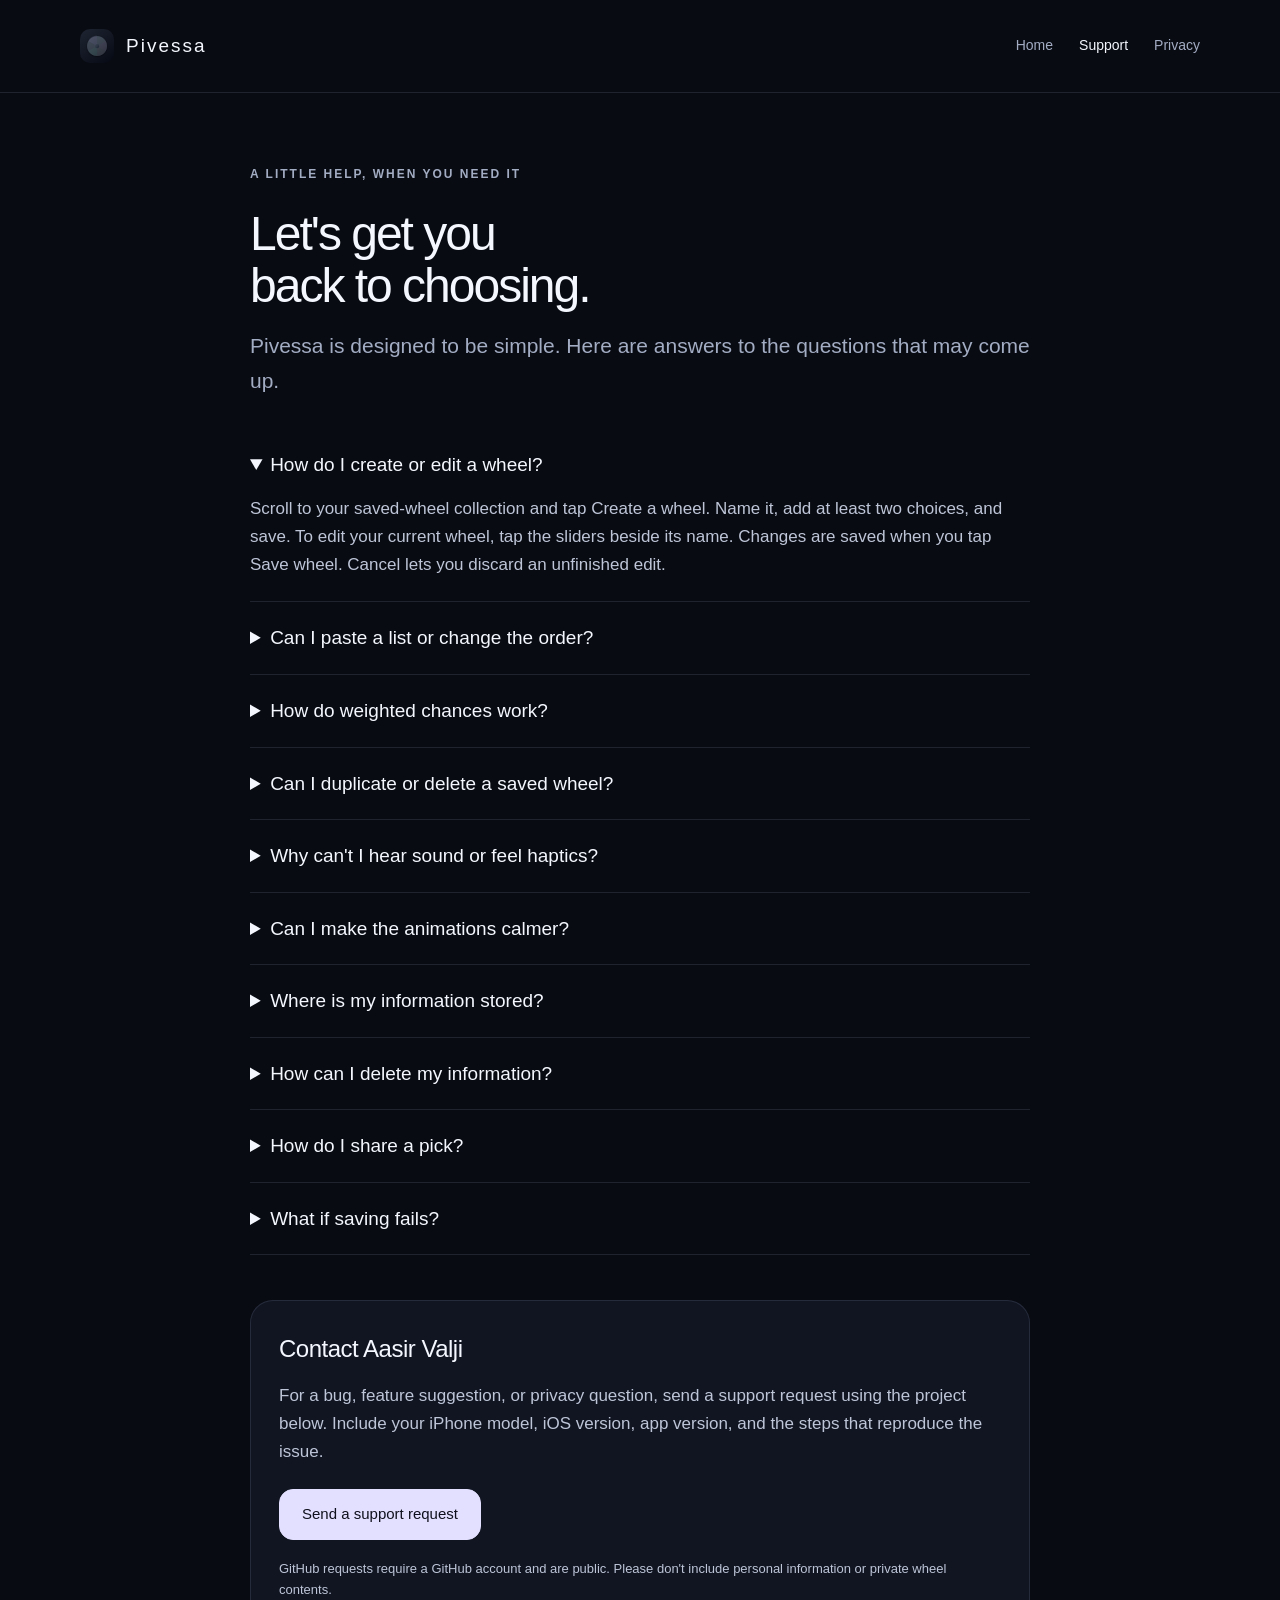
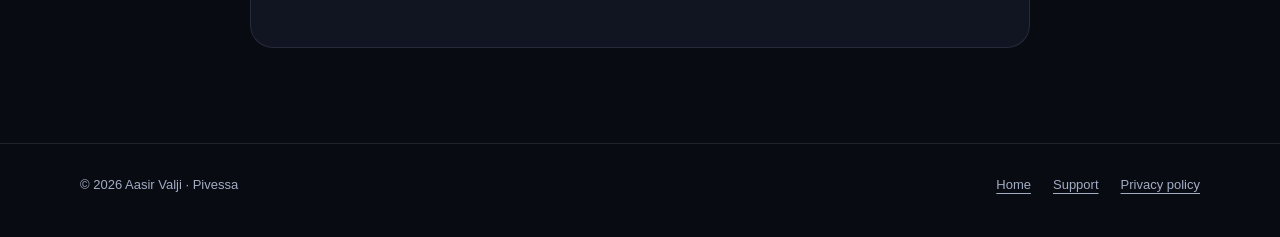
==== support/index.html @ 37c07c81 "Publish Pivessa marketing, privacy, support, and native app media" ====
<!doctype html>
<html lang="en">
<head>
  <meta charset="utf-8"><meta name="viewport" content="width=device-width, initial-scale=1"><meta name="theme-color" content="#090b12">
  <title>Support — Pivessa</title>
  <meta name="description" content="Help with Pivessa wheels, choices, weights, sound, haptics, saved data, and sharing. Contact the developer or report an issue.">
  <link rel="canonical" href="https://aasirvalji.github.io/pivessa/support/">
  <link rel="icon" type="image/png" href="../assets/icon.png"><link rel="stylesheet" href="../assets/site.css">
</head>
<body>
<a class="skip" href="#main">Skip to content</a>
<header><nav class="wrap" aria-label="Main navigation"><a class="brand" href="../" aria-label="Pivessa home"><img src="../assets/icon.png" alt="" width="34" height="34">Pivessa</a><div class="nav-links"><a href="../">Home</a><a href="./" aria-current="page">Support</a><a href="../privacy/">Privacy</a></div></nav></header>
<main id="main" class="wrap document">
  <div class="eyebrow">A little help, when you need it</div>
  <h1>Let's get you<br>back to choosing.</h1>
  <p class="lead">Pivessa is designed to be simple. Here are answers to the questions that may come up.</p>
  <details open><summary>How do I create or edit a wheel?</summary><p>Scroll to your saved-wheel collection and tap Create a wheel. Name it, add at least two choices, and save. To edit your current wheel, tap the sliders beside its name. Changes are saved when you tap Save wheel. Cancel lets you discard an unfinished edit.</p></details>
  <details><summary>Can I paste a list or change the order?</summary><p>Paste a newline-separated list into the add-choices field, then tap the plus button. Each nonblank line becomes a choice. A wheel supports 2–48 choices. In the editor, tap Reorder and drag the handles. Swipe a choice to delete it.</p></details>
  <details><summary>How do weighted chances work?</summary><p>Choices have equal chances by default. Enable Weighted chances in the editor to give each choice a positive numerical weight. A weight of 2 has twice the chance of a weight of 1. The slice sizes show the actual relative probabilities. Reset to equal weights gives every choice a weight of 1.</p></details>
  <details><summary>Can I duplicate or delete a saved wheel?</summary><p>Press and hold a saved-wheel card for its actions. Duplicating creates an independent copy. Deleting asks for confirmation. The original wheel's past results remain meaningful in history even after the wheel is deleted.</p></details>
  <details><summary>Why can't I hear sound or feel haptics?</summary><p>Check the separate Sound and Haptics switches in Settings. Sound respects your iPhone's silent mode and current volume. Other audio sessions or system settings can affect playback. Haptic feedback requires supported physical hardware and isn't reproduced by the iOS Simulator.</p></details>
  <details><summary>Can I make the animations calmer?</summary><p>Turn on Reduced effects in Pivessa Settings for shorter spins and quieter effects. The app also respects the iPhone's Reduce Motion setting. You can choose among Cosmic, Aurora, Solar, Emerald, and Eclipse themes.</p></details>
  <details><summary>Where is my information stored?</summary><p>Wheels, preferences, and history are saved in the app on your device. No account or internet connection is required to spin. There is no cross-device account sync. The app keeps a local recovery copy, and device backups depend on your Apple settings. See the <a href="../privacy/">privacy policy</a> for details.</p></details>
  <details><summary>How can I delete my information?</summary><p>Delete wheels individually from the saved-wheel collection and clear results from History. Reset preferences changes only settings. To remove the entire local library, delete the app in iOS rather than offloading it. Manage device backups and exported results separately.</p></details>
  <details><summary>How do I share a pick?</summary><p>Use Copy on the winner screen to copy the result as text. Share offers text or a dedicated result image through the native iOS share sheet. Only the destination you choose receives the result.</p></details>
  <details><summary>What if saving fails?</summary><p>Pivessa shows a save error with a Retry action. Check that your iPhone has available storage, then retry. Don't delete the app while diagnosing a save problem, since deleting it removes its local data. If recovery is needed, Pivessa attempts to restore its local recovery copy and shows a notice.</p></details>
  <section class="contact" id="contact" aria-labelledby="contact-title">
    <h2 id="contact-title">Contact Aasir Valji</h2>
    <p>For a bug, feature suggestion, or privacy question, send a support request using the project below. Include your iPhone model, iOS version, app version, and the steps that reproduce the issue.</p>
    <a class="button primary" href="https://github.com/aasirvalji/pivessa/issues/new?template=support.yml">Send a support request</a>
    <p class="small">GitHub requests require a GitHub account and are public. Please don't include personal information or private wheel contents.</p>
  </section>
</main>
<footer><div class="wrap footer-content"><span>© 2026 Aasir Valji · Pivessa</span><div class="footer-links"><a href="../">Home</a><a href="./">Support</a><a href="../privacy/">Privacy policy</a></div></div></footer>
</body></html>
---- assets/site.css ----
:root{color-scheme:dark;--bg:#090b12;--surface:#111522;--line:rgba(180,194,228,.13);--text:#f5f7ff;--muted:#a2acc3;--accent:#aaa4ff}
*{box-sizing:border-box}
html{scroll-behavior:smooth}
body{margin:0;background:var(--bg);color:var(--text);font:17px/1.65 -apple-system,BlinkMacSystemFont,"Segoe UI",sans-serif;-webkit-font-smoothing:antialiased}
a{color:var(--accent);text-decoration-thickness:1px;text-underline-offset:4px}
a:hover{color:var(--text)}
a:focus-visible,summary:focus-visible,video:focus-visible{outline:2px solid #a7c5ff;outline-offset:6px;border-radius:4px}
.skip{position:absolute;left:20px;top:-100px;background:var(--surface);padding:12px;z-index:5}.skip:focus{top:10px}
.wrap{width:min(1120px,calc(100% - 48px));margin:auto}
header{border-bottom:1px solid var(--line)}
nav{min-height:92px;display:flex;align-items:center;justify-content:space-between;gap:24px}
.brand{display:flex;gap:12px;align-items:center;color:var(--text);text-decoration:none;font-size:19px;letter-spacing:2px}
.brand img{width:34px;height:34px;border-radius:10px}
.nav-links{display:flex;flex-wrap:wrap;gap:26px;font-size:14px}
.nav-links a{color:var(--muted);text-decoration:none}.nav-links a:hover,.nav-links a[aria-current=page]{color:var(--text)}
.hero{display:grid;grid-template-columns:1.15fr .85fr;gap:80px;align-items:center;min-height:830px;padding-block:70px;background:radial-gradient(ellipse at 72% 45%,rgba(99,91,255,.07),transparent 65%)}
.eyebrow{font-size:12px;font-weight:600;letter-spacing:2px;color:var(--muted);text-transform:uppercase}
h1,h2,h3,p{margin:0}
h1{font-size:clamp(42px,5.8vw,74px);font-weight:400;line-height:1.08;letter-spacing:-3px;margin:23px 0}
.hero p{color:var(--muted);max-width:470px;font-size:19px}
.actions{display:flex;flex-wrap:wrap;gap:12px;margin-top:31px}
.button{display:inline-flex;justify-content:center;align-items:center;min-height:48px;padding:12px 22px;border:1px solid var(--line);border-radius:14px;color:var(--text);text-decoration:none;font-size:15px;background:#171d2b}
.button.primary{background:#e3e0ff;color:#10111e;border-color:#e3e0ff}.button:hover{border-color:var(--accent)}
.small{font-size:13px!important;margin-top:18px!important}
.phone{width:100%;height:auto;max-width:330px;margin:auto;display:block;border-radius:38px;border:1px solid rgba(200,210,244,.17);box-shadow:0 28px 80px #0007}
.section{padding-block:84px;border-top:1px solid var(--line)}
.section h2{font-size:clamp(29px,4vw,43px);font-weight:400;letter-spacing:-1px;line-height:1.18;margin:14px 0 18px}
.section>p{color:var(--muted);max-width:650px}
.features{display:grid;grid-template-columns:repeat(3,1fr);gap:36px;margin-top:48px}
.features h3{font-size:19px;font-weight:500;margin-bottom:12px}.features p{font-size:15px;color:var(--muted)}
.feature-number{font:13px/1.2 ui-monospace,SFMono-Regular,monospace;color:var(--accent);margin-bottom:17px}
.screens{display:grid;grid-template-columns:repeat(3,1fr);gap:32px;margin-top:40px}
figure{margin:0}.screens img{display:block;width:100%;height:auto;border-radius:25px;border:1px solid var(--line)}
figcaption{font-size:14px;color:var(--muted);margin-top:16px}
.film{display:grid;grid-template-columns:1fr 1fr;align-items:center;gap:72px}
.film video{display:block;width:100%;aspect-ratio:886/1920;object-fit:contain;max-width:310px;max-height:670px;margin:auto;border-radius:28px;border:1px solid var(--line);background:var(--surface)}
.film p{color:var(--muted)}
.privacy-note{padding:32px 36px;background:var(--surface);border:1px solid var(--line);border-radius:24px;max-width:760px}
.privacy-note h3{font-size:22px;font-weight:500;margin-bottom:9px}.privacy-note p{color:var(--muted)}
footer{border-top:1px solid var(--line);padding:30px 0 42px;margin-top:35px}
.footer-content{display:flex;align-items:center;justify-content:space-between;gap:20px;color:var(--muted);font-size:13px}
.footer-content a{color:var(--muted)}.footer-links{display:flex;gap:22px;flex-wrap:wrap}
.document{max-width:780px;margin:72px auto 95px}
.document h1{font-size:48px;letter-spacing:-2px;margin-bottom:18px}
.document .lead{font-size:21px;color:var(--muted);margin-bottom:30px}
.document h2{font-size:24px;font-weight:500;letter-spacing:-.5px;margin:42px 0 13px}
.document p,.document ul,.document ol{margin:0 0 18px;color:#bdc5d7}
.document li{padding-bottom:8px}.document .eyebrow{color:var(--muted);font-size:12px}
.document .callout{border:1px solid var(--line);border-radius:20px;padding:25px;background:var(--surface)}
.document .callout p:last-child{margin-bottom:0}
details{border-bottom:1px solid var(--line);padding:22px 0}
summary{cursor:pointer;font-size:19px;font-weight:500;line-height:1.45}
details p{margin:17px 0 0!important}
.contact{margin-top:45px;border:1px solid var(--line);border-radius:23px;padding:28px;background:var(--surface)}
.contact h2{margin-top:0}
.contact .button{margin-top:5px}
@media(max-width:800px){.hero{gap:35px;min-height:0;padding-block:55px}.hero h1{font-size:51px;letter-spacing:-2px}.hero p{font-size:17px}.features{gap:22px}.film{gap:35px}.phone{border-radius:29px}.screens{gap:18px}}
@media(max-width:600px){.wrap{width:calc(100% - 36px)}nav{min-height:80px;gap:16px}.nav-links{gap:16px;font-size:13px}.brand{font-size:17px;gap:8px}.brand img{width:28px;height:28px}.hero{grid-template-columns:1fr;padding-block:45px;gap:42px}.hero h1{font-size:54px;max-width:450px}.hero p{max-width:100%}.phone{max-width:290px;border-radius:33px}.features{grid-template-columns:1fr;gap:35px}.screens{grid-template-columns:1fr;gap:32px}.screens figure{max-width:310px;margin:auto}.film{grid-template-columns:1fr;gap:36px}.film video{max-width:290px}.section{padding-block:55px}.privacy-note{padding:25px}.footer-content{align-items:flex-start;flex-direction:column}.document{margin-top:44px}.document h1{font-size:42px}.document .lead{font-size:19px}.contact{padding:23px}}
@media(prefers-reduced-motion:reduce){html{scroll-behavior:auto}}
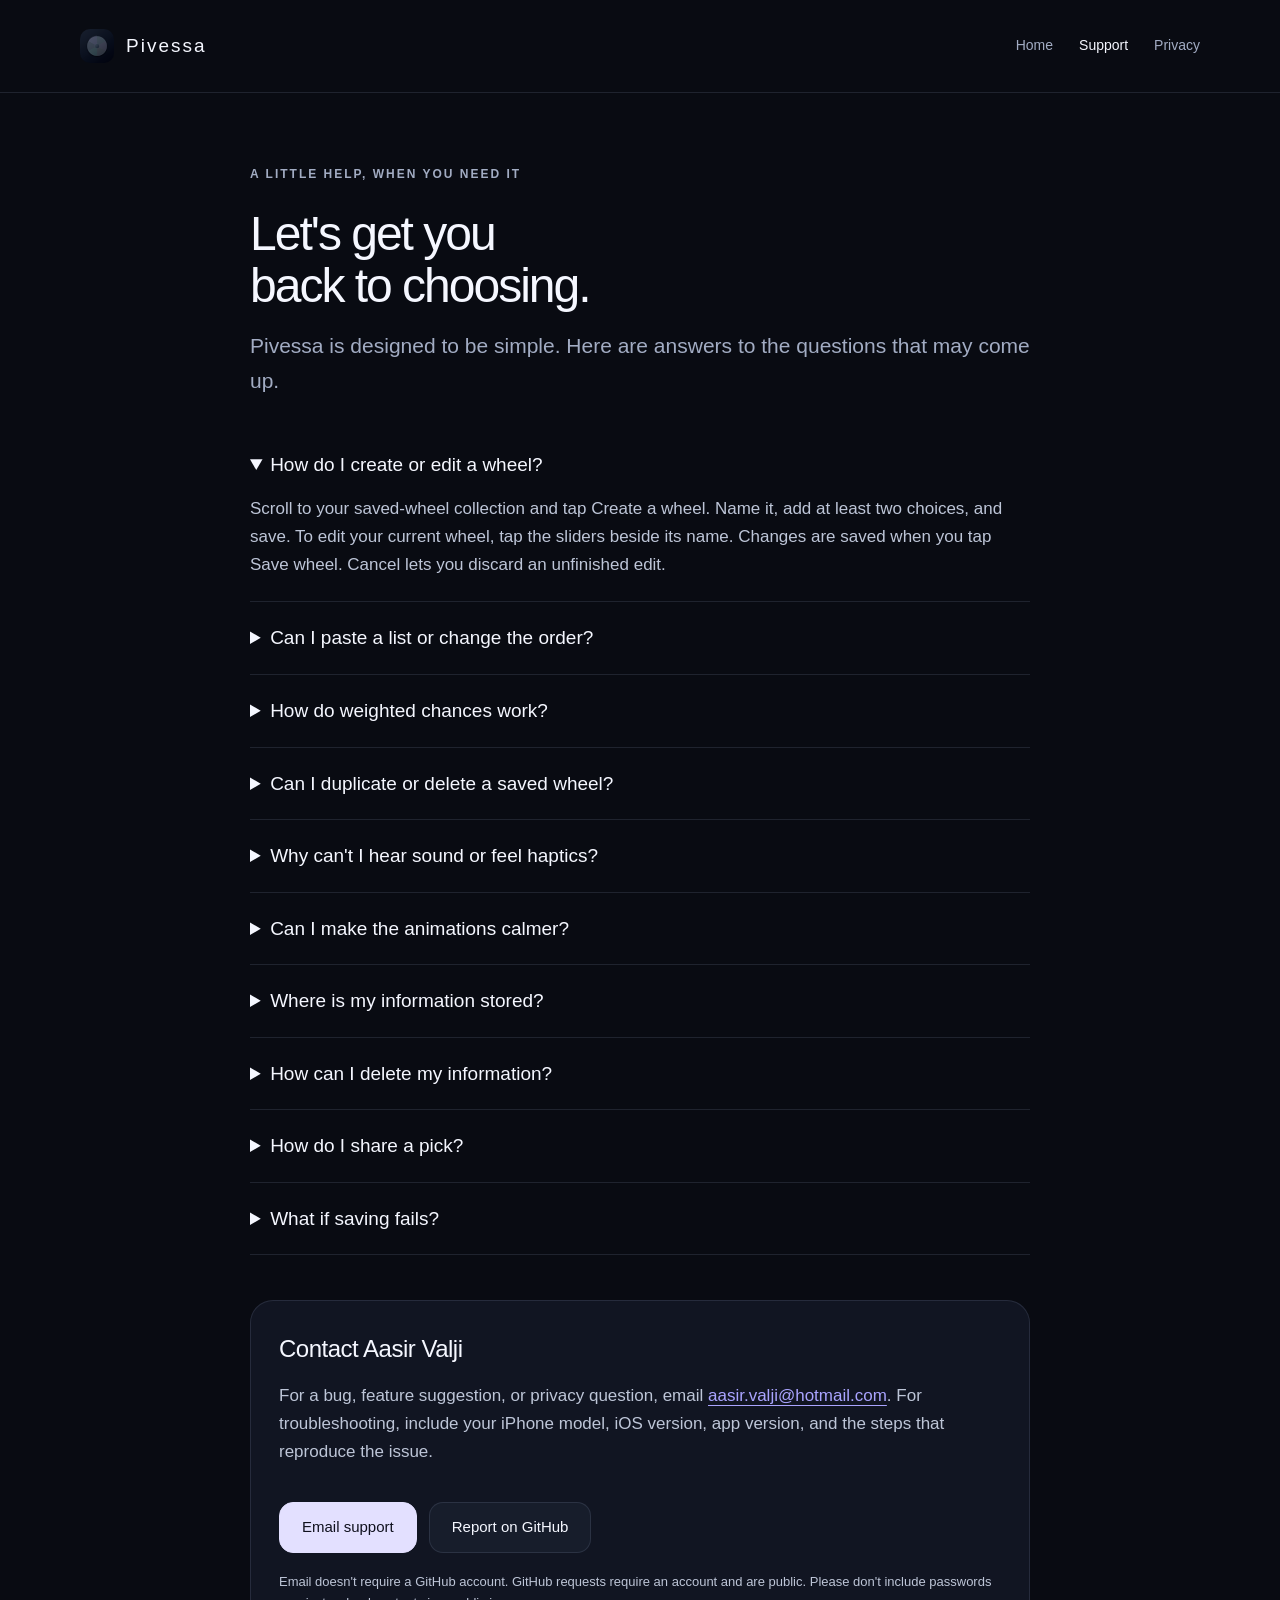
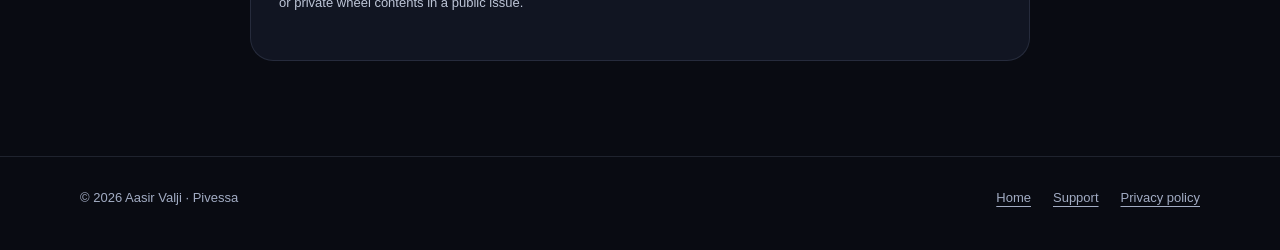
==== commit a928481f: "Add direct email support and privacy contact" ====
--- a/support/index.html
+++ b/support/index.html
@@ -26,9 +26,12 @@
   <details><summary>What if saving fails?</summary><p>Pivessa shows a save error with a Retry action. Check that your iPhone has available storage, then retry. Don't delete the app while diagnosing a save problem, since deleting it removes its local data. If recovery is needed, Pivessa attempts to restore its local recovery copy and shows a notice.</p></details>
   <section class="contact" id="contact" aria-labelledby="contact-title">
     <h2 id="contact-title">Contact Aasir Valji</h2>
-    <p>For a bug, feature suggestion, or privacy question, send a support request using the project below. Include your iPhone model, iOS version, app version, and the steps that reproduce the issue.</p>
-    <a class="button primary" href="https://github.com/aasirvalji/pivessa/issues/new?template=support.yml">Send a support request</a>
-    <p class="small">GitHub requests require a GitHub account and are public. Please don't include personal information or private wheel contents.</p>
+    <p>For a bug, feature suggestion, or privacy question, email <a href="mailto:aasir.valji@hotmail.com">aasir.valji@hotmail.com</a>. For troubleshooting, include your iPhone model, iOS version, app version, and the steps that reproduce the issue.</p>
+    <div class="actions">
+      <a class="button primary" href="mailto:aasir.valji@hotmail.com?subject=Pivessa%20support">Email support</a>
+      <a class="button" href="https://github.com/aasirvalji/pivessa/issues/new?template=support.yml">Report on GitHub</a>
+    </div>
+    <p class="small">Email doesn't require a GitHub account. GitHub requests require an account and are public. Please don't include passwords or private wheel contents in a public issue.</p>
   </section>
 </main>
 <footer><div class="wrap footer-content"><span>© 2026 Aasir Valji · Pivessa</span><div class="footer-links"><a href="../">Home</a><a href="./">Support</a><a href="../privacy/">Privacy policy</a></div></div></footer>
